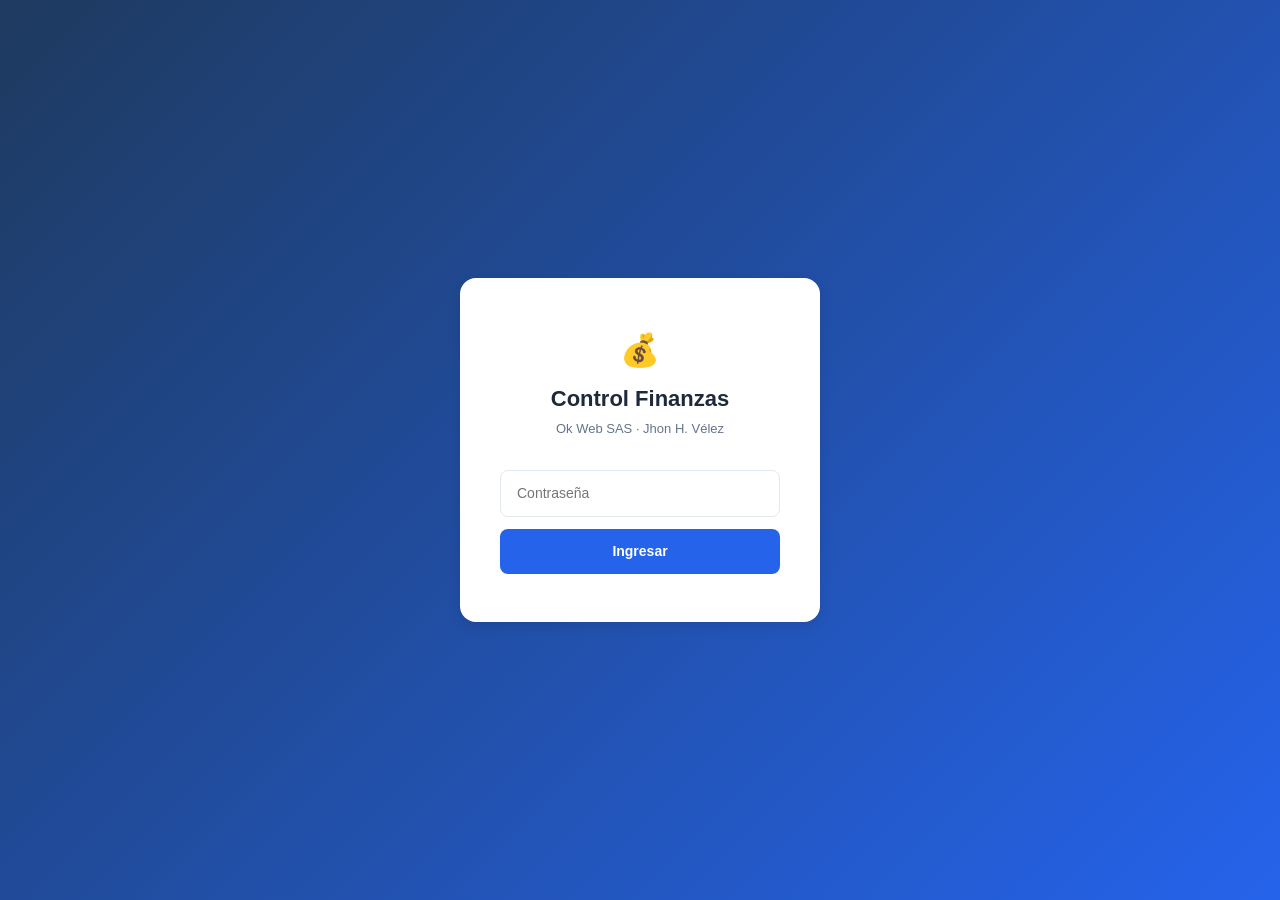
==== static/index.html @ db226cf5 "feat: selector de mes, ESC cierra modales, años desde 2026 - Tecla ESC cierra cualquier modal activo" ====
<!DOCTYPE html>
<html lang="es">
<head>
  <meta charset="UTF-8">
  <meta name="viewport" content="width=device-width, initial-scale=1.0">
  <title>Control Finanzas</title>
  <link rel="stylesheet" href="/static/css/app.css?v=12">
</head>
<body>

<!-- LOGIN -->
<div id="login-screen" class="login-screen hidden">
  <div class="login-card">
    <div class="login-logo">💰</div>
    <div class="login-brand">Control Finanzas</div>
    <div class="login-subtitle">Ok Web SAS · Jhon H. Vélez</div>
    <form id="login-form">
      <input type="password" id="password-input" placeholder="Contraseña" autocomplete="current-password">
      <button type="submit" class="btn-primary">Ingresar</button>
      <div id="login-error" class="login-error hidden">Contraseña incorrecta. Intenta de nuevo.</div>
    </form>
  </div>
</div>

<!-- APP -->
<div id="app" class="hidden">

  <!-- Header -->
  <header id="app-header">
    <div class="header-brand">💰 Control Finanzas</div>
    <div class="header-center">
      <div class="profile-toggle">
        <button id="btn-personal" class="profile-btn" onclick="CF.setPerfil('personal')">Personal</button>
        <button id="btn-laboral"  class="profile-btn" onclick="CF.setPerfil('laboral')">Ok Web S.A.S.</button>
      </div>
    </div>
    <div class="header-right">
      <select id="year-selector"  onchange="CF.setAño(parseInt(this.value))"></select>
      <select id="month-selector" onchange="CF.setMes(parseInt(this.value))"></select>
      <button class="btn-icon" onclick="CF.logout()" title="Cerrar sesión">⎋</button>
    </div>
  </header>

  <!-- Alertas -->
  <div id="alerts-banner" class="hidden"></div>

  <!-- Balance -->
  <div id="balance-row" class="balance-row"></div>

  <!-- Tabs -->
  <nav class="tab-nav" id="tab-nav">
    <button class="tab-btn" data-tab="cxc"   onclick="CF.setTab('cxc')">Por cobrar</button>
    <button class="tab-btn" data-tab="cxp"   onclick="CF.setTab('cxp')">Por pagar</button>
    <button class="tab-btn" data-tab="libro" onclick="CF.setTab('libro')">Libro contable</button>
  </nav>

  <!-- Contenido -->
  <main id="main-content"></main>

</div>

<!-- Modal -->
<div id="modal-overlay" class="modal-overlay hidden">
  <div class="modal-card" onclick="event.stopPropagation()">
    <div class="modal-header">
      <h3 id="modal-title">—</h3>
      <button class="modal-close" onclick="CF.closeModal()">✕</button>
    </div>
    <div id="modal-body"></div>
  </div>
</div>

<!-- Toast -->
<div id="toast" class="hidden"></div>

<script src="/static/js/app.js?v=12"></script>
</body>
</html>
---- static/css/app.css ----
/* ===== Variables ===== */
:root {
  --bg: #f0f4f8;
  --card: #ffffff;
  --border: #e2e8f0;
  --text: #1e293b;
  --text-muted: #64748b;
  --personal: #2563eb;
  --laboral: #7c3aed;
  --cxc: #16a34a;
  --cxp: #dc2626;
  --ingreso: #16a34a;
  --egreso: #dc2626;
  --warn-30: #d97706;
  --warn-8: #ea580c;
  --warn-1: #dc2626;
  --radius: 8px;
  --shadow: 0 1px 3px rgba(0,0,0,.08);
  --shadow-md: 0 4px 12px rgba(0,0,0,.1);
  --header-h: 60px;
}

/* ===== Reset ===== */
*, *::before, *::after { box-sizing: border-box; margin: 0; padding: 0; }
body { font-family: -apple-system, BlinkMacSystemFont, 'Segoe UI', sans-serif; background: var(--bg); color: var(--text); font-size: 14px; line-height: 1.5; }
a { color: inherit; }
button { cursor: pointer; border: none; background: none; font: inherit; }
input, select, textarea { font: inherit; }
.hidden { display: none !important; }

/* ===== Login ===== */
.login-screen {
  min-height: 100vh; display: flex; align-items: center; justify-content: center;
  background: linear-gradient(135deg, #1e3a5f 0%, #2563eb 100%);
}
.login-card {
  background: var(--card); border-radius: 16px; padding: 48px 40px;
  width: 360px; box-shadow: var(--shadow-md); text-align: center;
}
.login-logo { font-size: 32px; margin-bottom: 8px; }
.login-brand { font-size: 22px; font-weight: 700; color: var(--text); margin-bottom: 4px; }
.login-subtitle { color: var(--text-muted); font-size: 13px; margin-bottom: 32px; }
.login-card input[type="password"] {
  width: 100%; padding: 12px 16px; border: 1px solid var(--border);
  border-radius: var(--radius); outline: none; margin-bottom: 12px;
  transition: border-color .2s;
}
.login-card input[type="password"]:focus { border-color: var(--personal); }
.btn-primary {
  width: 100%; padding: 12px; background: var(--personal); color: #fff;
  border-radius: var(--radius); font-weight: 600; transition: opacity .2s;
}
.btn-primary:hover { opacity: .88; }
.login-error { color: var(--cxp); font-size: 13px; margin-top: 8px; }

/* ===== Header ===== */
#app-header {
  position: sticky; top: 0; z-index: 100; height: var(--header-h);
  background: var(--card); border-bottom: 1px solid var(--border);
  display: flex; align-items: center; padding: 0 24px; gap: 16px;
  box-shadow: var(--shadow);
}
.header-brand { font-weight: 700; font-size: 16px; white-space: nowrap; display: flex; align-items: center; gap: 8px; }
.header-center { flex: 1; display: flex; justify-content: center; }
.header-right { display: flex; align-items: center; gap: 10px; }

.profile-toggle { display: flex; background: var(--bg); border-radius: 24px; padding: 3px; gap: 2px; }
.profile-btn {
  padding: 6px 18px; border-radius: 20px; font-size: 13px; font-weight: 500;
  color: var(--text-muted); transition: all .2s;
}
.profile-btn.active-personal { background: var(--personal); color: #fff; }
.profile-btn.active-laboral  { background: var(--laboral);  color: #fff; }
.profile-btn:not(.active-personal):not(.active-laboral):hover { background: var(--border); }

#year-selector, #month-selector {
  padding: 6px 10px; border: 1px solid var(--border); border-radius: var(--radius);
  background: var(--bg); color: var(--text); outline: none; font-size: 13px;
}
.btn-icon {
  width: 34px; height: 34px; border-radius: 50%; display: flex; align-items: center;
  justify-content: center; font-size: 16px; color: var(--text-muted);
  transition: background .2s;
}
.btn-icon:hover { background: var(--bg); }

/* ===== Alertas ===== */
#alerts-banner {
  background: #fff8ed; border-bottom: 1px solid #fed7aa;
  padding: 10px 24px; display: flex; flex-wrap: wrap; gap: 8px; align-items: center;
}
.alert-chip {
  display: inline-flex; align-items: center; gap: 6px;
  padding: 4px 12px; border-radius: 20px; font-size: 12px; font-weight: 500;
  cursor: pointer; transition: opacity .2s;
}
.alert-chip:hover { opacity: .8; }
.alert-vencida { background: #fee2e2; color: #991b1b; }
.alert-1       { background: #fee2e2; color: #991b1b; }
.alert-8       { background: #ffedd5; color: #9a3412; }
.alert-30      { background: #fef9c3; color: #713f12; }
#alerts-title  { font-weight: 600; font-size: 12px; color: var(--text-muted); }

/* ===== Balance row ===== */
.balance-row {
  display: grid; grid-template-columns: repeat(3, 1fr);
  gap: 16px; padding: 16px 24px;
}
.balance-card {
  background: var(--card); border-radius: var(--radius); padding: 16px 20px;
  box-shadow: var(--shadow); border-left: 4px solid transparent;
}
.balance-card.bc-cxc   { border-color: var(--cxc); }
.balance-card.bc-cxp   { border-color: var(--cxp); }
.balance-card.bc-libro { border-color: var(--personal); }
.balance-card.bc-libro.laboral { border-color: var(--laboral); }
.bc-label { font-size: 11px; font-weight: 600; color: var(--text-muted); text-transform: uppercase; letter-spacing: .05em; }
.bc-value { font-size: 22px; font-weight: 700; margin-top: 4px; }
.bc-value.green { color: var(--cxc); }
.bc-value.red   { color: var(--cxp); }
.bc-sub { font-size: 11px; color: var(--text-muted); margin-top: 2px; }

/* ===== Tabs ===== */
.tab-nav {
  display: flex; gap: 0; padding: 0 24px;
  border-bottom: 2px solid var(--border); background: var(--card);
}
.tab-btn {
  padding: 12px 24px; font-size: 14px; font-weight: 500; color: var(--text-muted);
  border-bottom: 2px solid transparent; margin-bottom: -2px; transition: all .2s;
}
.tab-btn:hover { color: var(--text); }
.tab-btn.active-personal { color: var(--personal); border-color: var(--personal); }
.tab-btn.active-laboral  { color: var(--laboral);  border-color: var(--laboral); }

/* ===== Main content ===== */
#main-content { padding: 20px 24px; }

/* ===== Toolbar ===== */
.toolbar {
  display: flex; align-items: center; gap: 10px;
  margin-bottom: 16px; flex-wrap: wrap;
}
.toolbar-title { font-size: 16px; font-weight: 700; margin-right: auto; }
.btn-sm {
  padding: 7px 16px; border-radius: var(--radius); font-size: 13px;
  font-weight: 500; transition: all .2s; display: inline-flex; align-items: center; gap: 6px;
}
.btn-add  { background: var(--personal); color: #fff; }
.btn-add:hover  { opacity: .88; }
.btn-add.laboral-mode { background: var(--laboral); }
.btn-export { background: var(--bg); border: 1px solid var(--border); color: var(--text); }
.btn-export:hover { background: var(--border); }
.btn-notify { background: var(--bg); border: 1px solid var(--border); color: var(--text); }
.btn-notify:hover { background: var(--border); }

/* ===== Filters ===== */
.filters-row {
  display: flex; flex-wrap: wrap; gap: 8px; margin-bottom: 12px;
}
.filter-input {
  padding: 6px 10px; border: 1px solid var(--border); border-radius: var(--radius);
  background: var(--card); outline: none; font-size: 13px; min-width: 120px; flex: 1;
  transition: border-color .2s;
}
.filter-input:focus { border-color: var(--personal); }
.filter-select {
  padding: 6px 10px; border: 1px solid var(--border); border-radius: var(--radius);
  background: var(--card); outline: none; font-size: 13px;
}
.btn-clear-filters {
  padding: 6px 12px; border-radius: var(--radius); font-size: 12px;
  background: var(--bg); border: 1px solid var(--border); color: var(--text-muted);
}
.btn-clear-filters:hover { background: var(--border); }

/* ===== Tabla ===== */
.table-wrap { overflow-x: auto; border-radius: var(--radius); box-shadow: var(--shadow); }
table { width: 100%; border-collapse: collapse; background: var(--card); }
thead th {
  background: #1e3a5f; color: #fff; padding: 11px 14px;
  text-align: left; font-size: 12px; font-weight: 600;
  white-space: nowrap; letter-spacing: .03em;
}
tbody tr { border-bottom: 1px solid var(--border); transition: background .15s; }
tbody tr:last-child { border-bottom: none; }
tbody tr:hover { background: #f8fafc; }
tbody td { padding: 10px 14px; font-size: 13px; vertical-align: middle; }
.td-muted { color: var(--text-muted); }
.td-mono  { font-variant-numeric: tabular-nums; }
.td-right { text-align: right; }

/* Row states */
tr.row-vencida td:first-child { border-left: 3px solid var(--warn-1); }
tr.row-warn-1  td:first-child { border-left: 3px solid var(--warn-1); }
tr.row-warn-8  td:first-child { border-left: 3px solid var(--warn-8); }
tr.row-warn-30 td:first-child { border-left: 3px solid var(--warn-30); }

/* Badges */
.badge {
  display: inline-block; padding: 2px 10px; border-radius: 12px;
  font-size: 11px; font-weight: 600;
}
.badge-cxc     { background: #dcfce7; color: #166534; }
.badge-cxp     { background: #fee2e2; color: #991b1b; }
.badge-ingreso { background: #dcfce7; color: #166534; }
.badge-egreso  { background: #fee2e2; color: #991b1b; }
.badge-cop     { background: #dbeafe; color: #1e40af; }
.badge-usd     { background: #fef9c3; color: #713f12; }
.badge-mensual { background: #f3f4f6; color: #374151; }
.badge-anual   { background: #ede9fe; color: #5b21b6; }
.badge-unica   { background: #f3f4f6; color: #374151; }

/* Acciones */
.actions { display: flex; gap: 6px; }
.btn-edit, .btn-del {
  padding: 4px 10px; border-radius: 6px; font-size: 12px;
  font-weight: 500; transition: all .2s;
}
.btn-edit { background: #eff6ff; color: #1d4ed8; border: 1px solid #bfdbfe; }
.btn-edit:hover { background: #dbeafe; }
.btn-del  { background: #fff5f5; color: #c53030; border: 1px solid #fed7d7; }
.btn-del:hover  { background: #fee2e2; }

/* URL link */
.link-url { color: var(--personal); text-decoration: none; font-size: 12px; }
.link-url:hover { text-decoration: underline; }

/* Empty state */
.empty-state { text-align: center; padding: 48px; color: var(--text-muted); }
.empty-state .empty-icon { font-size: 36px; margin-bottom: 12px; }
.empty-state p { font-size: 14px; }

/* ===== Resumen categorías ===== */
.resumen-section { margin-top: 24px; }
.resumen-title { font-size: 14px; font-weight: 700; margin-bottom: 12px; color: var(--text); }
.resumen-grid { display: grid; grid-template-columns: repeat(auto-fill, minmax(200px, 1fr)); gap: 10px; }
.resumen-cat-card {
  background: var(--card); border-radius: var(--radius); padding: 12px 16px;
  box-shadow: var(--shadow); border-top: 3px solid var(--border);
}
.rcc-nombre { font-size: 12px; font-weight: 600; color: var(--text-muted); margin-bottom: 6px; }
.rcc-row    { display: flex; justify-content: space-between; font-size: 12px; }
.rcc-ingreso { color: var(--ingreso); font-weight: 600; }
.rcc-egreso  { color: var(--egreso);  font-weight: 600; }

/* Saldo acumulado en tabla libro */
.saldo-pos { color: var(--ingreso); font-weight: 600; }
.saldo-neg { color: var(--egreso);  font-weight: 600; }

/* Columnas de tres bandas del libro contable */
.col-ingreso   { color: var(--ingreso); }
.col-egreso    { color: var(--egreso); }
.col-ingreso-h { color: #86efac; }
.col-egreso-h  { color: #fca5a5; }
tr.libro-totales td {
  background: #f8fafc; border-top: 2px solid var(--border);
  padding: 10px 14px; font-size: 13px;
}
.empty-cell {
  text-align: center; padding: 40px 16px !important;
  color: var(--text-muted); font-size: 13px;
}

/* ===== Modal ===== */
.modal-overlay {
  position: fixed; inset: 0; background: rgba(0,0,0,.45);
  display: flex; align-items: center; justify-content: center; z-index: 200;
}
.modal-card {
  background: var(--card); border-radius: 12px; width: 520px; max-width: 95vw;
  max-height: 90vh; overflow-y: auto; box-shadow: var(--shadow-md);
}
.modal-header {
  display: flex; align-items: center; justify-content: space-between;
  padding: 20px 24px 16px; border-bottom: 1px solid var(--border);
}
.modal-header h3 { font-size: 16px; font-weight: 700; }
.modal-close {
  width: 28px; height: 28px; border-radius: 50%; display: flex; align-items: center;
  justify-content: center; color: var(--text-muted); font-size: 14px; transition: background .2s;
}
.modal-close:hover { background: var(--bg); }
#modal-body { padding: 20px 24px 24px; }

/* Form */
.form-group { margin-bottom: 16px; }
.form-label { display: block; font-size: 12px; font-weight: 600; margin-bottom: 6px; color: var(--text-muted); }
.form-control {
  width: 100%; padding: 9px 12px; border: 1px solid var(--border); border-radius: var(--radius);
  outline: none; transition: border-color .2s; background: var(--bg);
}
.form-control:focus { border-color: var(--personal); background: var(--card); }
.form-row { display: grid; grid-template-columns: 1fr 1fr; gap: 12px; }
.form-actions { display: flex; gap: 10px; justify-content: flex-end; margin-top: 20px; }
.btn-cancel {
  padding: 9px 20px; border-radius: var(--radius); font-size: 13px; font-weight: 500;
  background: var(--bg); border: 1px solid var(--border); color: var(--text);
}
.btn-cancel:hover { background: var(--border); }
.btn-save {
  padding: 9px 24px; border-radius: var(--radius); font-size: 13px; font-weight: 600;
  background: var(--personal); color: #fff; transition: opacity .2s;
}
.btn-save:hover { opacity: .88; }
.btn-save.laboral-mode { background: var(--laboral); }
.form-section-title { font-size: 11px; font-weight: 700; color: var(--text-muted); text-transform: uppercase; letter-spacing: .06em; margin-bottom: 14px; }

/* Chips de categoría */
.cat-chips {
  display: flex; flex-wrap: wrap; gap: 6px; margin-bottom: 4px;
  max-height: 130px; overflow-y: auto; padding: 4px 0;
}
.cat-chip {
  padding: 4px 12px; border-radius: 16px; font-size: 12px; font-weight: 500;
  cursor: pointer; border: 1px solid var(--border); background: var(--bg);
  color: var(--text-muted); transition: all .15s; user-select: none;
}
.cat-chip:hover { border-color: var(--personal); color: var(--personal); background: #eff6ff; }
.cat-chip-sel  { background: var(--personal); color: #fff; border-color: var(--personal); }

/* Chip en modo gestión */
.cat-chip-mgr { cursor: pointer; display: inline-flex; align-items: center; gap: 5px; }
.cat-chip-mgr:hover { border-color: var(--personal); color: var(--personal); background: #eff6ff; }
.cat-rename-input {
  width: 120px; padding: 2px 6px; border: 1px solid var(--personal);
  border-radius: 4px; font-size: 12px; outline: none;
}

/* Badges de tipo dentro de chips de gestión */
.cat-badge-cxc  { font-size: 10px; padding: 1px 5px; border-radius: 8px; background: #dcfce7; color: var(--cxc); font-weight: 600; }
.cat-badge-cxp  { font-size: 10px; padding: 1px 5px; border-radius: 8px; background: #fee2e2; color: var(--cxp); font-weight: 600; }
.cat-badge-ambas { font-size: 10px; padding: 1px 5px; border-radius: 8px; background: #f1f5f9; color: var(--text-muted); font-weight: 600; }

/* Fila de filtros del modal Categorías */
.cat-filter-row { display: flex; gap: 6px; margin-bottom: 12px; }
.cat-filter-btn {
  padding: 4px 14px; border-radius: 16px; font-size: 12px; font-weight: 500;
  border: 1px solid var(--border); background: var(--bg); color: var(--text-muted); cursor: pointer;
  transition: all .15s;
}
.cat-filter-btn:hover { border-color: var(--personal); color: var(--personal); }
.cat-filter-btn.active { background: var(--personal); color: #fff; border-color: var(--personal); }

/* Nueva categoría inline */
.cat-nueva { display: flex; gap: 8px; margin-top: 8px; }
.cat-nueva input { flex: 1; }
.btn-cat-add {
  padding: 9px 14px; border-radius: var(--radius); font-size: 13px;
  background: var(--personal); color: #fff; font-weight: 600;
}
.btn-cat-add:hover { opacity: .88; }

/* ===== Botón registrar pago/cobro ===== */
.btn-reg {
  padding: 4px 10px; border-radius: var(--radius); font-size: 12px; font-weight: 600;
  border: none; cursor: pointer; transition: opacity .2s; white-space: nowrap;
}
.btn-reg-cxc { background: #dcfce7; color: var(--cxc); }
.btn-reg-cxc:hover { background: #bbf7d0; }
.btn-reg-cxp { background: #fee2e2; color: var(--cxp); }
.btn-reg-cxp:hover { background: #fecaca; }
.btn-reg-done { background: #f1f5f9; color: #94a3b8; cursor: default; opacity: .75; }
.btn-reg-done:hover { background: #f1f5f9; }

/* Info box del formulario de registro */
.reg-info-box {
  display: flex; align-items: center; gap: 12px; padding: 12px 16px;
  border-radius: var(--radius); margin-bottom: 20px; flex-wrap: wrap;
}
.reg-ingreso { background: #f0fdf4; border: 1px solid #86efac; }
.reg-egreso  { background: #fff5f5; border: 1px solid #fca5a5; }
.reg-info-box strong { flex: 1; font-size: 15px; }
.reg-info-valor { font-size: 15px; font-weight: 700; color: var(--text); }

/* ===== Toast ===== */
#toast {
  position: fixed; bottom: 28px; left: 50%; transform: translateX(-50%);
  padding: 10px 24px; border-radius: 24px; font-size: 13px; font-weight: 500;
  color: #fff; box-shadow: var(--shadow-md); z-index: 300;
  transition: opacity .3s; pointer-events: none;
}
#toast.toast-ok  { background: #16a34a; }
#toast.toast-err { background: #dc2626; }

/* ===== Responsive ===== */
@media (max-width: 768px) {
  .balance-row { grid-template-columns: 1fr; }
  .form-row { grid-template-columns: 1fr; }
  #app-header { padding: 0 12px; }
  #main-content { padding: 14px 12px; }
  .tab-btn { padding: 10px 14px; font-size: 13px; }
  .modal-card { width: 98vw; }
}
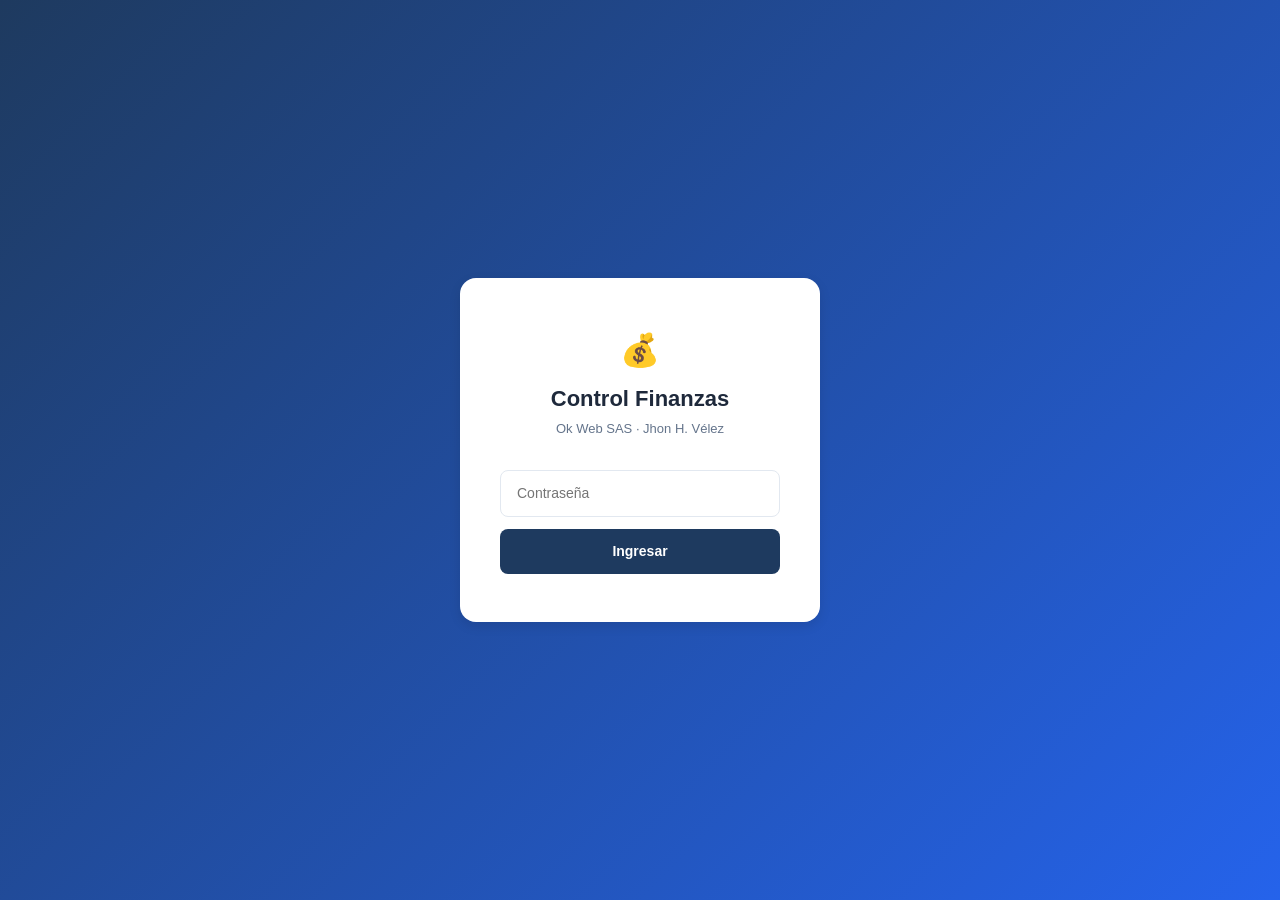
==== commit 96fb2ca0: "feat: colores de marca, título, labels, fix filtro categorías libro - Colores de marca: personal=#1e" ====
--- a/static/index.html
+++ b/static/index.html
@@ -3,8 +3,8 @@
 <head>
   <meta charset="UTF-8">
   <meta name="viewport" content="width=device-width, initial-scale=1.0">
-  <title>Control Finanzas</title>
-  <link rel="stylesheet" href="/static/css/app.css?v=12">
+  <title>Control de finanzas personales y empresariales</title>
+  <link rel="stylesheet" href="/static/css/app.css?v=13">
 </head>
 <body>
 
@@ -27,7 +27,7 @@
 
   <!-- Header -->
   <header id="app-header">
-    <div class="header-brand">💰 Control Finanzas</div>
+    <div class="header-brand">💰 Control de finanzas personales y empresariales</div>
     <div class="header-center">
       <div class="profile-toggle">
         <button id="btn-personal" class="profile-btn" onclick="CF.setPerfil('personal')">Personal</button>
@@ -73,6 +73,6 @@
 <!-- Toast -->
 <div id="toast" class="hidden"></div>
 
-<script src="/static/js/app.js?v=12"></script>
+<script src="/static/js/app.js?v=13"></script>
 </body>
 </html>
--- a/static/css/app.css
+++ b/static/css/app.css
@@ -5,8 +5,8 @@
   --border: #e2e8f0;
   --text: #1e293b;
   --text-muted: #64748b;
-  --personal: #2563eb;
-  --laboral: #7c3aed;
+  --personal: #1e3a5f;   /* jhonvelez.com — azul marino profundo */
+  --laboral:  #0057a8;   /* Ok Web SAS — azul corporativo */
   --cxc: #16a34a;
   --cxp: #dc2626;
   --ingreso: #16a34a;
@@ -60,7 +60,7 @@
   display: flex; align-items: center; padding: 0 24px; gap: 16px;
   box-shadow: var(--shadow);
 }
-.header-brand { font-weight: 700; font-size: 16px; white-space: nowrap; display: flex; align-items: center; gap: 8px; }
+.header-brand { font-weight: 700; font-size: 13px; display: flex; align-items: center; gap: 6px; max-width: 280px; line-height: 1.3; }
 .header-center { flex: 1; display: flex; justify-content: center; }
 .header-right { display: flex; align-items: center; gap: 10px; }
 
@@ -114,10 +114,12 @@
 .balance-card.bc-cxp   { border-color: var(--cxp); }
 .balance-card.bc-libro { border-color: var(--personal); }
 .balance-card.bc-libro.laboral { border-color: var(--laboral); }
-.bc-label { font-size: 11px; font-weight: 600; color: var(--text-muted); text-transform: uppercase; letter-spacing: .05em; }
+.bc-label { font-size: 13px; font-weight: 800; color: var(--text-muted); letter-spacing: .01em; }
 .bc-value { font-size: 22px; font-weight: 700; margin-top: 4px; }
-.bc-value.green { color: var(--cxc); }
-.bc-value.red   { color: var(--cxp); }
+.bc-value.blue-cxc  { color: #1e6fca; }       /* CxC — azul */
+.bc-value.orange-cxp { color: #ea580c; }       /* CxP — naranja */
+.bc-value.green { color: var(--ingreso); }     /* Saldo positivo — verde */
+.bc-value.red   { color: var(--egreso); }      /* Saldo negativo — rojo */
 .bc-sub { font-size: 11px; color: var(--text-muted); margin-top: 2px; }
 
 /* ===== Tabs ===== */
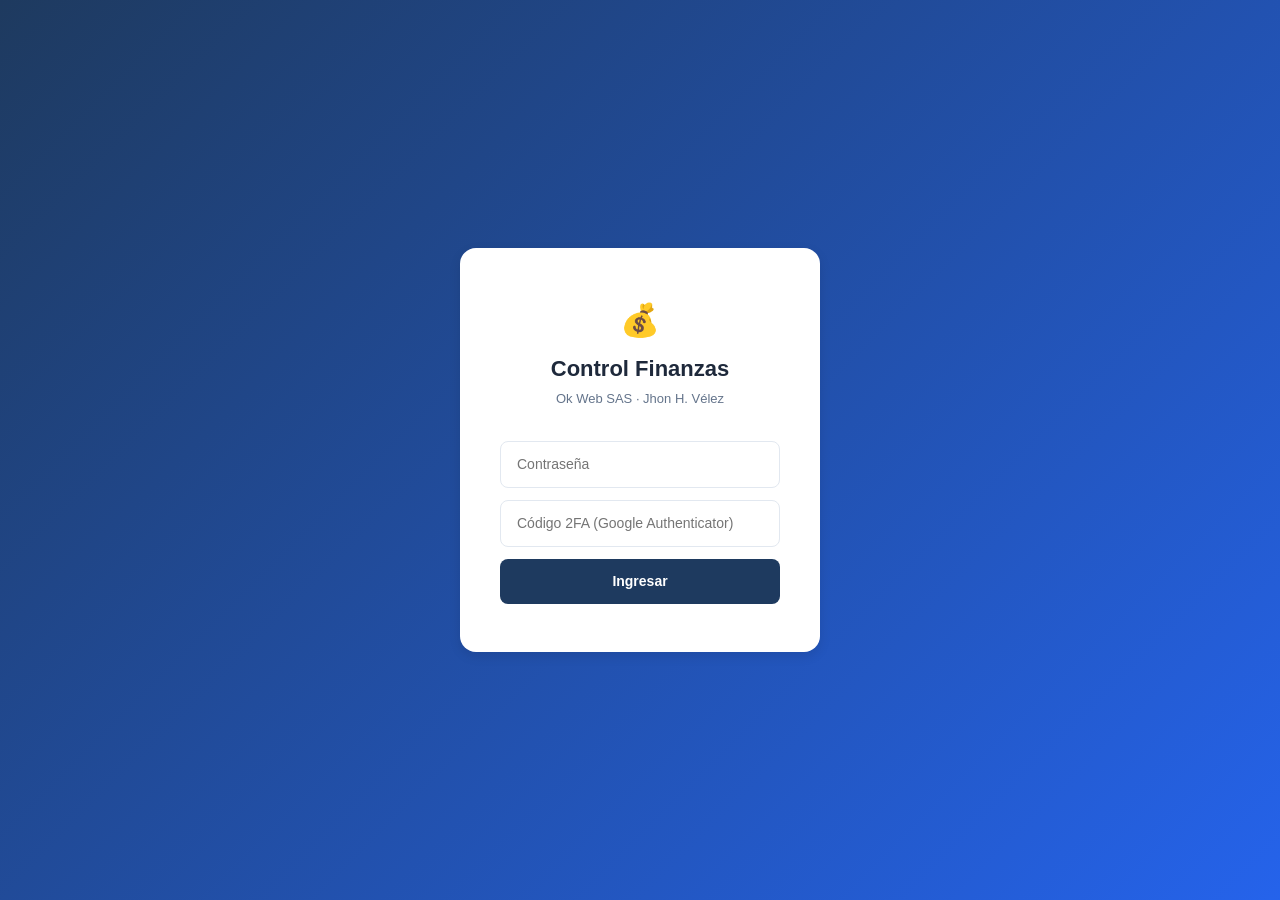
==== commit 9a30e807: "feat: 2FA TOTP + retornar movimiento + ordenar columnas + fixes categorías Backend: - 2FA con pyotp:" ====
--- a/static/index.html
+++ b/static/index.html
@@ -4,7 +4,7 @@
   <meta charset="UTF-8">
   <meta name="viewport" content="width=device-width, initial-scale=1.0">
   <title>Control de finanzas personales y empresariales</title>
-  <link rel="stylesheet" href="/static/css/app.css?v=13">
+  <link rel="stylesheet" href="/static/css/app.css?v=16">
 </head>
 <body>
 
@@ -16,8 +16,10 @@
     <div class="login-subtitle">Ok Web SAS · Jhon H. Vélez</div>
     <form id="login-form">
       <input type="password" id="password-input" placeholder="Contraseña" autocomplete="current-password">
+      <input type="text" id="totp-input" placeholder="Código 2FA (Google Authenticator)"
+             inputmode="numeric" maxlength="6" autocomplete="one-time-code">
       <button type="submit" class="btn-primary">Ingresar</button>
-      <div id="login-error" class="login-error hidden">Contraseña incorrecta. Intenta de nuevo.</div>
+      <div id="login-error" class="login-error hidden">Contraseña o código 2FA incorrecto.</div>
     </form>
   </div>
 </div>
@@ -30,8 +32,8 @@
     <div class="header-brand">💰 Control de finanzas personales y empresariales</div>
     <div class="header-center">
       <div class="profile-toggle">
-        <button id="btn-personal" class="profile-btn" onclick="CF.setPerfil('personal')">Personal</button>
-        <button id="btn-laboral"  class="profile-btn" onclick="CF.setPerfil('laboral')">Ok Web S.A.S.</button>
+        <button id="btn-personal" class="profile-btn" onclick="CF.setPerfil('personal')">Jhon Vélez</button>
+        <button id="btn-laboral"  class="profile-btn" onclick="CF.setPerfil('laboral')">Ok Web</button>
       </div>
     </div>
     <div class="header-right">
@@ -57,6 +59,9 @@
   <!-- Contenido -->
   <main id="main-content"></main>
 
+  <!-- Footer -->
+  <footer class="app-footer">Control de finanzas | Crea Ok Web ® | 2026</footer>
+
 </div>
 
 <!-- Modal -->
@@ -73,6 +78,6 @@
 <!-- Toast -->
 <div id="toast" class="hidden"></div>
 
-<script src="/static/js/app.js?v=13"></script>
+<script src="/static/js/app.js?v=16"></script>
 </body>
 </html>
--- a/static/css/app.css
+++ b/static/css/app.css
@@ -40,12 +40,14 @@
 .login-logo { font-size: 32px; margin-bottom: 8px; }
 .login-brand { font-size: 22px; font-weight: 700; color: var(--text); margin-bottom: 4px; }
 .login-subtitle { color: var(--text-muted); font-size: 13px; margin-bottom: 32px; }
-.login-card input[type="password"] {
+.login-card input[type="password"],
+.login-card input[type="text"] {
   width: 100%; padding: 12px 16px; border: 1px solid var(--border);
   border-radius: var(--radius); outline: none; margin-bottom: 12px;
   transition: border-color .2s;
 }
-.login-card input[type="password"]:focus { border-color: var(--personal); }
+.login-card input[type="password"]:focus,
+.login-card input[type="text"]:focus { border-color: var(--personal); }
 .btn-primary {
   width: 100%; padding: 12px; background: var(--personal); color: #fff;
   border-radius: var(--radius); font-weight: 600; transition: opacity .2s;
@@ -60,7 +62,10 @@
   display: flex; align-items: center; padding: 0 24px; gap: 16px;
   box-shadow: var(--shadow);
 }
-.header-brand { font-weight: 700; font-size: 13px; display: flex; align-items: center; gap: 6px; max-width: 280px; line-height: 1.3; }
+.header-brand {
+  font-weight: 700; font-size: 12px; display: flex; align-items: center; gap: 6px;
+  white-space: nowrap; flex-shrink: 1; overflow: hidden; text-overflow: ellipsis; line-height: 1.3;
+}
 .header-center { flex: 1; display: flex; justify-content: center; }
 .header-right { display: flex; align-items: center; gap: 10px; }
 
@@ -189,7 +194,7 @@
 tbody tr:hover { background: #f8fafc; }
 tbody td { padding: 10px 14px; font-size: 13px; vertical-align: middle; }
 .td-muted { color: var(--text-muted); }
-.td-mono  { font-variant-numeric: tabular-nums; }
+.td-mono  { font-variant-numeric: tabular-nums; white-space: nowrap; }
 .td-right { text-align: right; }
 
 /* Row states */
@@ -329,6 +334,14 @@
   border-radius: 4px; font-size: 12px; outline: none;
 }
 
+/* Botón eliminar dentro de chip de gestión */
+.cat-badge-del {
+  font-size: 10px; padding: 1px 5px; border-radius: 8px;
+  background: #fee2e2; color: #991b1b; font-weight: 700;
+  cursor: pointer; margin-left: 2px;
+}
+.cat-badge-del:hover { background: #fca5a5; }
+
 /* Badges de tipo dentro de chips de gestión */
 .cat-badge-cxc  { font-size: 10px; padding: 1px 5px; border-radius: 8px; background: #dcfce7; color: var(--cxc); font-weight: 600; }
 .cat-badge-cxp  { font-size: 10px; padding: 1px 5px; border-radius: 8px; background: #fee2e2; color: var(--cxp); font-weight: 600; }
@@ -375,6 +388,28 @@
 .reg-info-box strong { flex: 1; font-size: 15px; }
 .reg-info-valor { font-size: 15px; font-weight: 700; color: var(--text); }
 
+/* ===== Footer ===== */
+.app-footer {
+  background: #313950; color: #fff; text-align: center;
+  padding: 12px 24px; font-size: 12px; letter-spacing: .03em;
+  margin-top: 32px;
+}
+
+/* ===== Botón retornar ===== */
+.btn-ret {
+  padding: 4px 10px; border-radius: 6px; font-size: 12px; font-weight: 500;
+  background: #fef3c7; color: #92400e; border: 1px solid #fde68a; transition: all .2s;
+}
+.btn-ret:hover { background: #fde68a; }
+
+/* ===== Headers ordenables ===== */
+thead th.sortable { cursor: pointer; user-select: none; }
+thead th.sortable:hover { background: #2d4f7c; }
+thead th .sort-icon { margin-left: 4px; opacity: .6; font-size: 10px; }
+thead th.sort-asc .sort-icon::after  { content: '▲'; }
+thead th.sort-desc .sort-icon::after { content: '▼'; }
+thead th:not(.sort-asc):not(.sort-desc) .sort-icon::after { content: '⇅'; }
+
 /* ===== Toast ===== */
 #toast {
   position: fixed; bottom: 28px; left: 50%; transform: translateX(-50%);
@@ -387,10 +422,24 @@
 
 /* ===== Responsive ===== */
 @media (max-width: 768px) {
-  .balance-row { grid-template-columns: 1fr; }
-  .form-row { grid-template-columns: 1fr; }
-  #app-header { padding: 0 12px; }
-  #main-content { padding: 14px 12px; }
-  .tab-btn { padding: 10px 14px; font-size: 13px; }
-  .modal-card { width: 98vw; }
-}
+  /* Header — 2 filas en móvil */
+  #app-header {
+    height: auto; flex-wrap: wrap; padding: 10px 12px; gap: 6px;
+  }
+  .header-brand {
+    width: 100%; order: 0; font-size: 13px;
+    white-space: normal; overflow: visible; text-overflow: clip;
+  }
+  .header-center { order: 1; flex: 1; justify-content: flex-start; }
+  .header-right  { order: 2; gap: 6px; }
+  .profile-btn   { padding: 5px 12px; font-size: 12px; }
+  #year-selector, #month-selector { padding: 5px 6px; font-size: 12px; }
+
+  /* Contenido */
+  .balance-row   { grid-template-columns: 1fr; }
+  .form-row      { grid-template-columns: 1fr; }
+  #main-content  { padding: 14px 12px; }
+  .tab-nav       { padding: 0 12px; overflow-x: auto; }
+  .tab-btn       { padding: 10px 12px; font-size: 13px; white-space: nowrap; }
+  .modal-card    { width: 98vw; }
+}
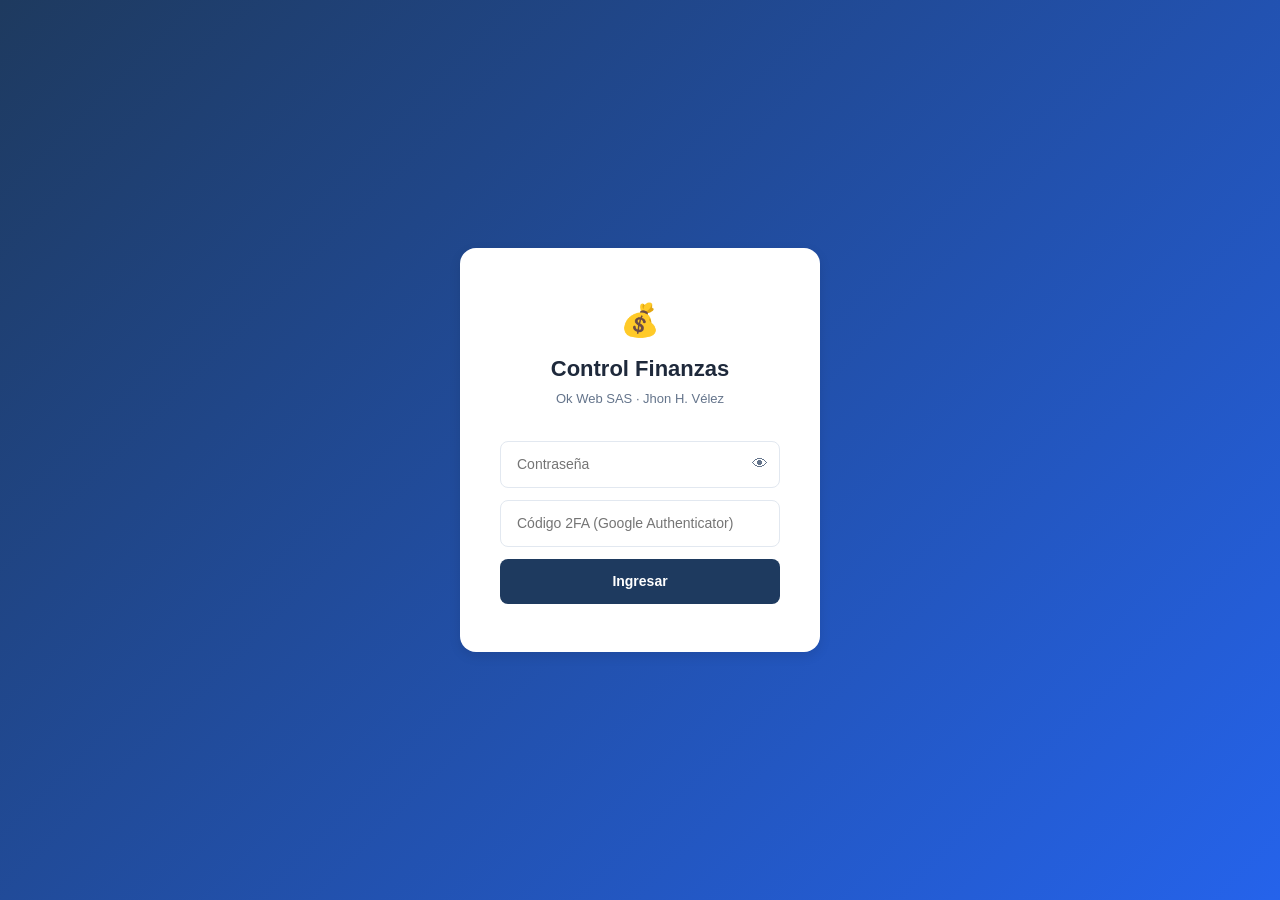
==== commit cd9152af: "fix: ojo contraseña, USD sin prefijo, retornar todos, cat con registros, favicon, footer link - Logi" ====
--- a/static/index.html
+++ b/static/index.html
@@ -4,7 +4,8 @@
   <meta charset="UTF-8">
   <meta name="viewport" content="width=device-width, initial-scale=1.0">
   <title>Control de finanzas personales y empresariales</title>
-  <link rel="stylesheet" href="/static/css/app.css?v=16">
+  <link rel="icon" href="data:image/svg+xml,<svg xmlns=%22http://www.w3.org/2000/svg%22 viewBox=%220 0 100 100%22><text y=%22.9em%22 font-size=%2290%22>💰</text></svg>">
+  <link rel="stylesheet" href="/static/css/app.css?v=17">
 </head>
 <body>
 
@@ -15,7 +16,10 @@
     <div class="login-brand">Control Finanzas</div>
     <div class="login-subtitle">Ok Web SAS · Jhon H. Vélez</div>
     <form id="login-form">
-      <input type="password" id="password-input" placeholder="Contraseña" autocomplete="current-password">
+      <div class="pw-wrap">
+        <input type="password" id="password-input" placeholder="Contraseña" autocomplete="current-password">
+        <button type="button" class="pw-eye" onclick="CF.togglePw()" tabindex="-1">👁</button>
+      </div>
       <input type="text" id="totp-input" placeholder="Código 2FA (Google Authenticator)"
              inputmode="numeric" maxlength="6" autocomplete="one-time-code">
       <button type="submit" class="btn-primary">Ingresar</button>
@@ -39,7 +43,7 @@
     <div class="header-right">
       <select id="year-selector"  onchange="CF.setAño(parseInt(this.value))"></select>
       <select id="month-selector" onchange="CF.setMes(parseInt(this.value))"></select>
-      <button class="btn-icon" onclick="CF.logout()" title="Cerrar sesión">⎋</button>
+      <button class="btn-icon btn-logout" onclick="CF.logout()" title="Cerrar sesión">🔒</button>
     </div>
   </header>
 
@@ -60,7 +64,11 @@
   <main id="main-content"></main>
 
   <!-- Footer -->
-  <footer class="app-footer">Control de finanzas | Crea Ok Web ® | 2026</footer>
+  <footer class="app-footer">
+    <a href="http://okweb.co/jhoveloro/control-finanzas" target="_blank" rel="noopener">
+      Control de finanzas | Crea Ok Web ® | 2026
+    </a>
+  </footer>
 
 </div>
 
@@ -78,6 +86,6 @@
 <!-- Toast -->
 <div id="toast" class="hidden"></div>
 
-<script src="/static/js/app.js?v=16"></script>
+<script src="/static/js/app.js?v=17"></script>
 </body>
 </html>
--- a/static/css/app.css
+++ b/static/css/app.css
@@ -40,13 +40,27 @@
 .login-logo { font-size: 32px; margin-bottom: 8px; }
 .login-brand { font-size: 22px; font-weight: 700; color: var(--text); margin-bottom: 4px; }
 .login-subtitle { color: var(--text-muted); font-size: 13px; margin-bottom: 32px; }
-.login-card input[type="password"],
+/* Wrapper contraseña con ojo */
+.pw-wrap { position: relative; margin-bottom: 12px; }
+.pw-wrap input[type="password"],
+.pw-wrap input[type="text"] {
+  width: 100%; padding: 12px 44px 12px 16px; border: 1px solid var(--border);
+  border-radius: var(--radius); outline: none; transition: border-color .2s;
+  margin-bottom: 0;
+}
+.pw-wrap input:focus { border-color: var(--personal); }
+.pw-eye {
+  position: absolute; right: 12px; top: 50%; transform: translateY(-50%);
+  background: none; border: none; cursor: pointer; font-size: 16px;
+  color: var(--text-muted); padding: 0; line-height: 1;
+}
+.pw-eye:hover { color: var(--text); }
+
 .login-card input[type="text"] {
   width: 100%; padding: 12px 16px; border: 1px solid var(--border);
   border-radius: var(--radius); outline: none; margin-bottom: 12px;
   transition: border-color .2s;
 }
-.login-card input[type="password"]:focus,
 .login-card input[type="text"]:focus { border-color: var(--personal); }
 .btn-primary {
   width: 100%; padding: 12px; background: var(--personal); color: #fff;
@@ -88,6 +102,11 @@
   transition: background .2s;
 }
 .btn-icon:hover { background: var(--bg); }
+.btn-logout {
+  width: 38px; height: 38px; font-size: 20px;
+  background: #fee2e2; color: #991b1b; border-radius: 50%;
+}
+.btn-logout:hover { background: #fca5a5; }
 
 /* ===== Alertas ===== */
 #alerts-banner {
@@ -390,10 +409,14 @@
 
 /* ===== Footer ===== */
 .app-footer {
-  background: #313950; color: #fff; text-align: center;
+  background: #313950; text-align: center;
   padding: 12px 24px; font-size: 12px; letter-spacing: .03em;
   margin-top: 32px;
 }
+.app-footer a {
+  color: #fff; text-decoration: none; font-weight: 500;
+}
+.app-footer a:hover { text-decoration: underline; }
 
 /* ===== Botón retornar ===== */
 .btn-ret {
